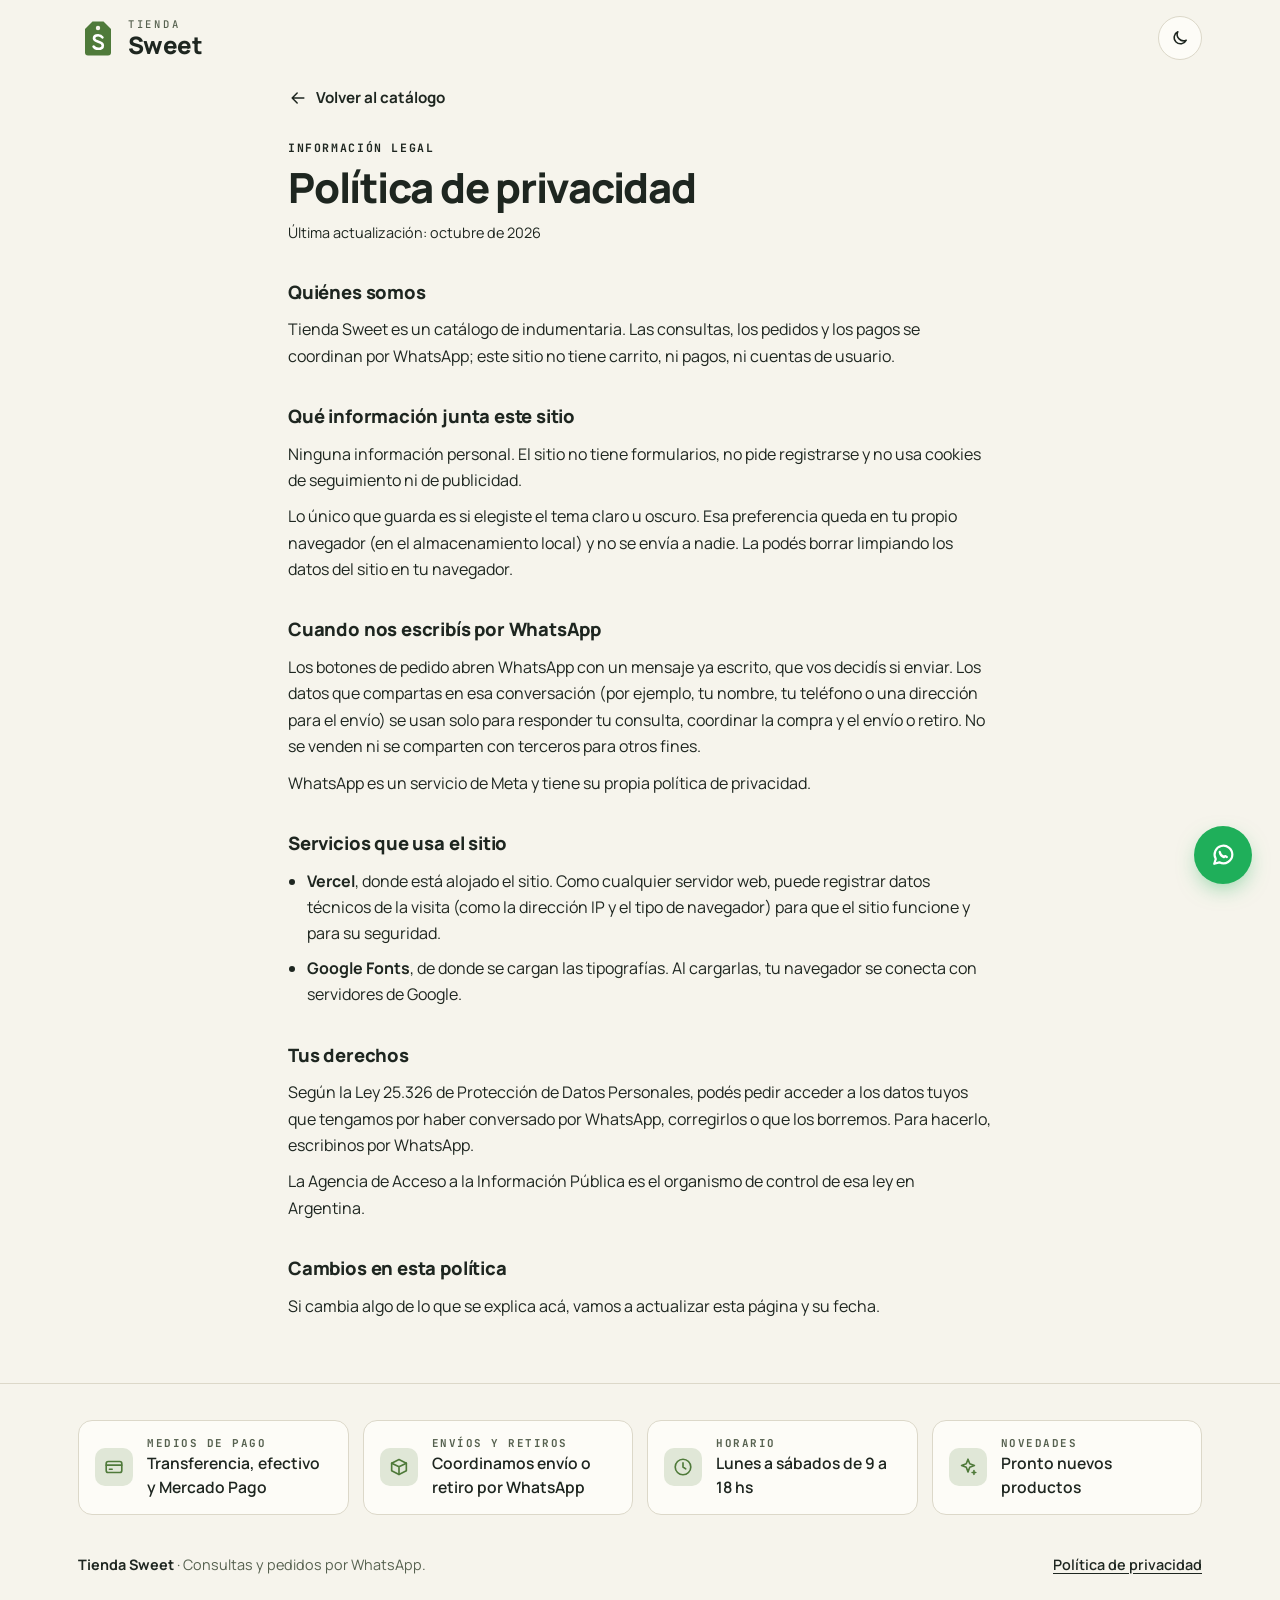
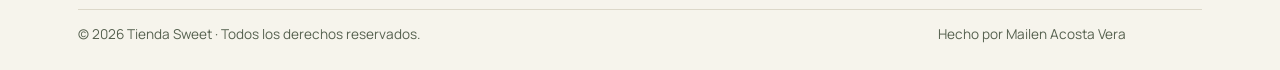
==== politica-de-privacidad.html @ 0bb6577f "Página de política de privacidad, enlazada desde el pie" ====
<!doctype html>
<html lang="es-AR">
<head>
  <meta charset="utf-8">
  <meta name="viewport" content="width=device-width, initial-scale=1, viewport-fit=cover">
  <title>Política de privacidad · Tienda Sweet</title>
  <meta name="description" content="Cómo trata Tienda Sweet la información de quienes visitan el catálogo.">

  <!-- WhatsApp lee estas etiquetas sin ejecutar JavaScript, así que todas las
       fichas comparten la misma vista previa (ver README). -->
  <meta property="og:type" content="website">
  <meta property="og:locale" content="es_AR">
  <meta property="og:site_name" content="Tienda Sweet">
  <meta property="og:title" content="Tienda Sweet">
  <meta property="og:description" content="Catálogo con precios. Elegí lo que te guste y pedilo por WhatsApp.">
  <!-- <meta property="og:image" content="https://TU-DOMINIO/assets/og-tienda-sweet.jpg"> -->

  <meta name="theme-color" content="#F6F4EC">
  <link rel="icon" href="assets/favicon.svg" type="image/svg+xml">

  <script>
    (function () {
      var t = null;
      try { t = localStorage.getItem("tiendasweet-tema"); } catch (e) {}
      if (t !== "light" && t !== "dark") t = window.matchMedia("(prefers-color-scheme: dark)").matches ? "dark" : "light";
      document.documentElement.dataset.theme = t;
    })();
  </script>

  <link rel="preconnect" href="https://fonts.googleapis.com">
  <link rel="preconnect" href="https://fonts.gstatic.com" crossorigin>
  <link rel="stylesheet" href="https://fonts.googleapis.com/css2?family=JetBrains+Mono:wght@500;700&family=Manrope:wght@400;500;600;700;800&display=swap">
  <link rel="stylesheet" href="css/styles.css">

  <script src="js/data.js" defer></script>
  <script src="js/app.js" defer></script>
</head>
<body>
  <a class="saltar" href="#contenido">Saltar al contenido</a>

  <header class="site-header site-header--ficha">
    <div class="wrap header-row">
      <a class="brand" href="index.html" aria-label="Tienda Sweet, ir al catálogo">
        <svg class="brand-mark" viewBox="0 0 40 40" aria-hidden="true" focusable="false">
          <path class="brand-tag" d="M14.5 3.5h11l7.5 7.5v23.5a3 3 0 0 1-3 3h-20a3 3 0 0 1-3-3V11z"/>
          <circle class="brand-hole" cx="20" cy="10" r="2.2"/>
          <path class="brand-s" d="M24.4 19.4c-.9-1.4-2.5-2.2-4.3-2.2-2.4 0-4.1 1.3-4.1 3.1 0 4.4 8.8 2.6 8.8 7.1 0 2-1.8 3.4-4.6 3.4-2 0-3.7-.8-4.6-2.3"/>
        </svg>
        <span class="brand-text">
          <span class="brand-kicker">Tienda</span>
          <span class="brand-name">Sweet</span>
        </span>
      </a>
      <button type="button" class="icon-btn" data-theme-toggle aria-label="Cambiar tema">
        <svg class="icon icono-luna" viewBox="0 0 24 24" aria-hidden="true" focusable="false"><path d="M19.5 14.6A7.6 7.6 0 0 1 9.4 4.5a7.6 7.6 0 1 0 10.1 10.1z"/></svg>
        <svg class="icon icono-sol" viewBox="0 0 24 24" aria-hidden="true" focusable="false"><circle cx="12" cy="12" r="4"/><path d="M12 2.8v2.2M12 19v2.2M2.8 12H5M19 12h2.2M5.5 5.5l1.5 1.5M17 17l1.5 1.5M5.5 18.5L7 17M17 7l1.5-1.5"/></svg>
      </button>
    </div>
  </header>

  <main class="wrap legal" id="contenido">
    <a class="volver" href="index.html">
      <svg class="icon" viewBox="0 0 24 24" aria-hidden="true" focusable="false"><path d="M19 12H5M11 6l-6 6 6 6"/></svg>
      <span>Volver al catálogo</span>
    </a>

    <p class="rotulo legal-rotulo">Información legal</p>
    <h1 class="legal-titulo">Política de privacidad</h1>
    <p class="legal-fecha">Última actualización: octubre de 2026</p>

    <section>
      <h2>Quiénes somos</h2>
      <p>Tienda Sweet es un catálogo de indumentaria. Las consultas, los pedidos y los pagos se coordinan por WhatsApp; este sitio no tiene carrito, ni pagos, ni cuentas de usuario.</p>
    </section>

    <section>
      <h2>Qué información junta este sitio</h2>
      <p>Ninguna información personal. El sitio no tiene formularios, no pide registrarse y no usa cookies de seguimiento ni de publicidad.</p>
      <p>Lo único que guarda es si elegiste el tema claro u oscuro. Esa preferencia queda en tu propio navegador (en el almacenamiento local) y no se envía a nadie. La podés borrar limpiando los datos del sitio en tu navegador.</p>
    </section>

    <section>
      <h2>Cuando nos escribís por WhatsApp</h2>
      <p>Los botones de pedido abren WhatsApp con un mensaje ya escrito, que vos decidís si enviar. Los datos que compartas en esa conversación (por ejemplo, tu nombre, tu teléfono o una dirección para el envío) se usan solo para responder tu consulta, coordinar la compra y el envío o retiro. No se venden ni se comparten con terceros para otros fines.</p>
      <p>WhatsApp es un servicio de Meta y tiene su propia política de privacidad.</p>
    </section>

    <section>
      <h2>Servicios que usa el sitio</h2>
      <ul>
        <li><strong>Vercel</strong>, donde está alojado el sitio. Como cualquier servidor web, puede registrar datos técnicos de la visita (como la dirección IP y el tipo de navegador) para que el sitio funcione y para su seguridad.</li>
        <li><strong>Google Fonts</strong>, de donde se cargan las tipografías. Al cargarlas, tu navegador se conecta con servidores de Google.</li>
      </ul>
    </section>

    <section>
      <h2>Tus derechos</h2>
      <p>Según la Ley 25.326 de Protección de Datos Personales, podés pedir acceder a los datos tuyos que tengamos por haber conversado por WhatsApp, corregirlos o que los borremos. Para hacerlo, escribinos por WhatsApp.</p>
      <p>La Agencia de Acceso a la Información Pública es el organismo de control de esa ley en Argentina.</p>
    </section>

    <section>
      <h2>Cambios en esta política</h2>
      <p>Si cambia algo de lo que se explica acá, vamos a actualizar esta página y su fecha.</p>
    </section>
  </main>

  <footer class="site-footer">
    <div class="wrap">
      <ul class="info">
        <li class="info-item">
          <svg class="icon info-icono" viewBox="0 0 24 24" aria-hidden="true" focusable="false"><rect x="3.5" y="6" width="17" height="12" rx="2.2"/><path d="M3.5 10h17M7 14.5h3"/></svg>
          <div>
            <p class="info-rotulo">Medios de pago</p>
            <p class="info-texto">Transferencia, efectivo y Mercado Pago</p>
          </div>
        </li>
        <li class="info-item">
          <svg class="icon info-icono" viewBox="0 0 24 24" aria-hidden="true" focusable="false"><path d="M4 7.8l8-4 8 4v8.4l-8 4-8-4z"/><path d="M4 7.8l8 4 8-4M12 11.8v8.4"/></svg>
          <div>
            <p class="info-rotulo">Envíos y retiros</p>
            <p class="info-texto">Coordinamos envío o retiro por WhatsApp</p>
          </div>
        </li>
        <li class="info-item">
          <svg class="icon info-icono" viewBox="0 0 24 24" aria-hidden="true" focusable="false"><circle cx="12" cy="12" r="8.5"/><path d="M12 7.5V12l3 2"/></svg>
          <div>
            <p class="info-rotulo">Horario</p>
            <p class="info-texto">Lunes a sábados de 9 a 18 hs</p>
          </div>
        </li>
        <li class="info-item">
          <svg class="icon info-icono" viewBox="0 0 24 24" aria-hidden="true" focusable="false"><path d="M12 3.5l1.9 5 5.1 1.9-5.1 1.9-1.9 5-1.9-5L5 10.4l5.1-1.9z"/><path d="M18.5 16v4M16.5 18h4"/></svg>
          <div>
            <p class="info-rotulo">Novedades</p>
            <p class="info-texto">Pronto nuevos productos</p>
          </div>
        </li>
      </ul>
      <div class="footer-row">
        <p><strong>Tienda Sweet</strong> · Consultas y pedidos por WhatsApp.</p>
        <nav class="footer-links" aria-label="Información legal">
          <a href="politica-de-privacidad.html">Política de privacidad</a>
        </nav>
      </div>
      <div class="firma">
        <p>© <span data-anio>2026</span> Tienda Sweet · Todos los derechos reservados.</p>
        <p>Hecho por Mailen Acosta Vera</p>
      </div>
    </div>
  </footer>
  <div class="flotantes">
    <button type="button" class="flot flot--subir" id="subir" aria-label="Volver arriba">
      <svg class="icon" viewBox="0 0 24 24" aria-hidden="true" focusable="false"><path d="M12 19V5M6 11l6-6 6 6"/></svg>
    </button>
    <a class="flot flot--wa" data-wa-general href="https://wa.me/" target="_blank" rel="noopener" aria-label="Escribime por WhatsApp">
      <svg class="icon" viewBox="0 0 24 24" aria-hidden="true" focusable="false"><path d="M20 11.6a7.6 7.6 0 0 1-11.1 6.7L4.5 19.5l1.3-4.1A7.6 7.6 0 1 1 20 11.6z"/><path d="M9.2 9.4c.3 1.9 1.6 3.6 3.6 4.4l1-.9 1.5.8"/></svg>
    </a>
  </div>
</body>
</html>
---- css/styles.css ----
/* =====================================================================
   Tienda Sweet — estilos compartidos (index.html y producto.html)
   Paleta "Pistacho y coral". Todo el color vive en variables de :root.
   ===================================================================== */

:root,
:root[data-theme="light"] {
  color-scheme: light;
  --bg: #F6F4EC;
  --surface: #FDFCF7;
  --surface-2: #ECE9DD;
  --ink: #1E2620;
  --ink-2: #56614F;          /* texto secundario: 5.9:1 sobre --bg */
  --line: #DCD8C9;
  --accent: #4F7A3A;         /* pistacho */
  --on-accent: #FFFFFF;
  --coral: #B9502F;          /* botón principal: 4.9:1 con blanco */
  --coral-hover: #A4462A;
  --on-coral: #FFFFFF;
  --focus: #B9502F;
  --shadow: 0 1px 2px rgb(30 38 32 / .06), 0 10px 28px -16px rgb(30 38 32 / .28);
  /* cuánto acento de categoría se mezcla en fondos y marcas de agua */
  --mix-suave: 30%;
  --mix-fuerte: 52%;
  --mix-marca: 62%;
}

:root[data-theme="dark"] {
  color-scheme: dark;
  --bg: #151A16;
  --surface: #1C231E;
  --surface-2: #252D27;
  --ink: #ECEFE6;
  --ink-2: #AAB5A2;          /* 8.3:1 sobre --bg */
  --line: #333D35;
  --accent: #9CC27F;
  --on-accent: #142010;
  --coral: #F08A6C;
  --coral-hover: #F6A089;
  --on-coral: #1E0E08;
  --focus: #F08A6C;
  --shadow: 0 1px 2px rgb(0 0 0 / .3), 0 12px 30px -16px rgb(0 0 0 / .6);
  --mix-suave: 24%;
  --mix-fuerte: 38%;
  --mix-marca: 78%;
}

:root {
  --font-sans: "Manrope", ui-sans-serif, system-ui, -apple-system, "Segoe UI", Helvetica, Arial, sans-serif;
  --font-mono: "JetBrains Mono", ui-monospace, SFMono-Regular, Menlo, Consolas, "Liberation Mono", monospace;
  --radius: 14px;
  --gutter: 16px;
  --ease: cubic-bezier(.2, .7, .2, 1);
}

@media (min-width: 768px) {
  :root { --gutter: 28px; }
}

/* Colores derivados del acento de cada categoría (--cat se define en línea). */
.seccion, .card, .chip, .ficha, .ph {
  --cat-suave: color-mix(in oklab, var(--cat, var(--accent)) var(--mix-suave), var(--surface));
  --cat-fuerte: color-mix(in oklab, var(--cat, var(--accent)) var(--mix-fuerte), var(--surface));
  --cat-marca: color-mix(in oklab, var(--cat, var(--accent)) var(--mix-marca), var(--ink));
}

/* ---------- Base ---------- */

*, *::before, *::after { box-sizing: border-box; }

html {
  -webkit-text-size-adjust: 100%;
  text-size-adjust: 100%;
}

body {
  margin: 0;
  min-height: 100vh;
  display: flex;
  flex-direction: column;
  background: var(--bg);
  color: var(--ink);
  font-family: var(--font-sans);
  font-size: 1rem;
  line-height: 1.5;
  -webkit-font-smoothing: antialiased;
  transition: background-color .3s var(--ease), color .3s var(--ease);
}

main { flex: 1; }

img, svg { display: block; max-width: 100%; }
a { color: inherit; }
button, input { font: inherit; color: inherit; }
h1, h2, h3, p { margin: 0; }
[hidden] { display: none !important; }

:focus-visible {
  outline: 2.5px solid var(--focus);
  outline-offset: 3px;
  border-radius: 8px;
}

.sr-only {
  position: absolute;
  width: 1px; height: 1px;
  padding: 0; margin: -1px;
  overflow: hidden;
  clip: rect(0 0 0 0);
  white-space: nowrap;
  border: 0;
}

.saltar {
  position: absolute;
  left: var(--gutter);
  top: -80px;
  z-index: 100;
  padding: 10px 16px;
  border-radius: 999px;
  background: var(--ink);
  color: var(--bg);
  font-weight: 700;
  text-decoration: none;
}
.saltar:focus { top: 12px; }

.wrap {
  width: 100%;
  max-width: 1180px;
  margin-inline: auto;
  padding-inline: var(--gutter);
}

.icon {
  width: 20px;
  height: 20px;
  flex: none;
  fill: none;
  stroke: currentColor;
  stroke-width: 1.8;
  stroke-linecap: round;
  stroke-linejoin: round;
}

.rotulo {
  font-family: var(--font-mono);
  font-size: .72rem;
  font-weight: 700;
  letter-spacing: .14em;
  text-transform: uppercase;
}

/* ---------- Marca ---------- */

.site-header { padding-top: 16px; }

.header-row {
  display: flex;
  align-items: center;
  justify-content: space-between;
  gap: 12px;
}

.brand {
  display: inline-flex;
  align-items: center;
  gap: 10px;
  text-decoration: none;
}

.brand-mark { width: 40px; height: 40px; }
.brand-tag { fill: var(--accent); transition: fill .3s var(--ease); }
.brand-hole { fill: var(--bg); transition: fill .3s var(--ease); }
.brand-s {
  fill: none;
  stroke: var(--on-accent);
  stroke-width: 2.6;
  stroke-linecap: round;
}

.brand-text { display: flex; flex-direction: column; line-height: 1; }
.brand-kicker {
  font-family: var(--font-mono);
  font-size: .66rem;
  font-weight: 500;
  letter-spacing: .26em;
  text-transform: uppercase;
  color: var(--ink-2);
}
.brand-name {
  margin-top: 3px;
  font-size: 1.5rem;
  font-weight: 800;
  letter-spacing: -.025em;
}

.brand:hover .brand-mark { animation: balanceo .7s var(--ease); transform-origin: 50% 10%; }

@keyframes balanceo {
  0%, 100% { transform: rotate(0); }
  30% { transform: rotate(-7deg); }
  65% { transform: rotate(4deg); }
}

.icon-btn {
  display: grid;
  place-items: center;
  width: 44px;
  height: 44px;
  border-radius: 999px;
  border: 1px solid var(--line);
  background: var(--surface);
  cursor: pointer;
  transition: border-color .2s, background-color .3s;
}
.icon-btn:hover { border-color: var(--ink-2); }
.icon-btn .icon { animation: girar .4s var(--ease); }

:root[data-theme="dark"] .icono-luna,
:root:not([data-theme="dark"]) .icono-sol { display: none; }

@keyframes girar {
  from { transform: rotate(-60deg) scale(.6); opacity: 0; }
  to { transform: none; opacity: 1; }
}

/* ---------- Hero ---------- */

.hero {
  display: grid;
  gap: 22px;
  margin-top: 18px;
  padding: 26px 20px 20px;
  border-radius: calc(var(--radius) + 10px);
  background: color-mix(in oklab, var(--accent) 14%, var(--surface));
  overflow: hidden;
}
.hero-kicker {
  font-family: var(--font-mono);
  font-size: .7rem;
  font-weight: 700;
  letter-spacing: .14em;
  text-transform: uppercase;
  color: var(--ink-2);
}
.hero-titulo {
  margin-top: 10px;
  font-size: clamp(2rem, 9vw, 3.4rem);
  font-weight: 800;
  letter-spacing: -.035em;
  line-height: 1.02;
}
.hero-titulo span { color: var(--accent); }
.hero-texto {
  margin-top: 12px;
  max-width: 40ch;
  color: var(--ink-2);
  font-size: 1rem;
  line-height: 1.55;
}
.hero-cta { margin-top: 20px; }
.hero-cta .icon { transition: transform .25s var(--ease); }
.hero-cta:hover .icon { transform: translateY(2px); }

.hero-mosaico {
  display: grid;
  grid-template-columns: repeat(4, minmax(0, 1fr));
  gap: 8px;
}
.hero-foto {
  display: block;
  aspect-ratio: 3 / 4;
  overflow: hidden;
  border-radius: var(--radius);
  background: #fff;
  box-shadow: var(--shadow);
  animation: aparecer .6s var(--ease) both;
  animation-delay: calc(var(--i, 0) * 80ms + 120ms);
}
.hero-foto img { width: 100%; height: 100%; object-fit: cover; transition: transform .5s var(--ease); }
.hero-foto:hover img { transform: scale(1.04); }

@media (min-width: 768px) {
  .hero {
    grid-template-columns: minmax(0, 1fr) minmax(0, 1.05fr);
    align-items: center;
    gap: 36px;
    margin-top: 24px;
    padding: 44px 44px;
  }
  .hero-mosaico { grid-template-columns: repeat(2, minmax(0, 1fr)); gap: 12px; }
  /* escalonado: la columna derecha baja un poco */
  .hero-foto:nth-child(even) { translate: 0 22px; }
  .hero-foto:nth-child(n+3) { margin-top: -10px; }
}
@media (min-width: 1100px) {
  .hero-mosaico { grid-template-columns: repeat(4, minmax(0, 1fr)); }
  .hero-foto:nth-child(n+3) { margin-top: 0; }
}

/* El buscador vive dentro del hero, debajo del botón */
.hero-buscador { margin-top: 18px; max-width: 460px; }
.hero { margin-bottom: 14px; }

/* ---------- Buscador y chips ---------- */

#centinela { height: 1px; }

.controles {
  position: sticky;
  top: 0;
  z-index: 20;
  background: var(--bg);
  border-bottom: 1px solid transparent;
  transition: border-color .2s, background-color .3s var(--ease);
}
.controles.pegado { border-bottom-color: var(--line); }

/* La barra fija lleva solo las categorías; la lupa aparece cuando el
   buscador ya quedó fuera de la pantalla. */
.controles-inner {
  display: flex;
  align-items: center;
  gap: 10px;
  padding-block: 10px;
}

.ir-buscar {
  display: none;
  flex: none;
  place-items: center;
  width: 40px;
  height: 40px;
  border: 1px solid var(--line);
  border-radius: 999px;
  background: var(--surface);
  cursor: pointer;
  transition: border-color .2s;
}
.ir-buscar:hover { border-color: var(--ink-2); }
.ir-buscar:focus-visible { border-radius: 999px; }
.controles.pegado .ir-buscar { display: grid; animation: girar .3s var(--ease); }

.buscador { position: relative; }

.buscador input {
  width: 100%;
  height: 52px;
  padding: 0 48px 0 46px;
  border-radius: 999px;
  border: 1px solid var(--line);
  background: var(--surface);
  font-size: 1rem; /* 16px: evita el zoom automático en iPhone */
  transition: border-color .2s, background-color .3s;
  -webkit-appearance: none;
  appearance: none;
}
.buscador input::placeholder { color: var(--ink-2); opacity: 1; }
.buscador input:hover { border-color: var(--ink-2); }
.buscador input:focus-visible { outline-offset: 1px; border-color: var(--ink); }
.buscador input::-webkit-search-cancel-button { -webkit-appearance: none; appearance: none; }

.buscador-icono {
  position: absolute;
  left: 15px;
  top: 50%;
  translate: 0 -50%;
  color: var(--ink-2);
  pointer-events: none;
}

.buscador-limpiar {
  position: absolute;
  right: 5px;
  top: 50%;
  translate: 0 -50%;
  display: none;
  place-items: center;
  width: 36px;
  height: 36px;
  border: 0;
  border-radius: 999px;
  background: var(--surface-2);
  cursor: pointer;
}
.buscador-limpiar .icon { width: 18px; height: 18px; }
.buscador.tiene-texto .buscador-limpiar { display: grid; }

.atajo {
  position: absolute;
  right: 14px;
  top: 50%;
  translate: 0 -50%;
  display: none;
  place-items: center;
  min-width: 24px;
  height: 24px;
  border: 1px solid var(--line);
  border-radius: 6px;
  font-family: var(--font-mono);
  font-size: .78rem;
  color: var(--ink-2);
}
@media (hover: hover) and (pointer: fine) {
  .atajo { display: grid; }
  .buscador.tiene-texto .atajo,
  .buscador:focus-within .atajo { display: none; }
}

.chips {
  flex: 1;
  min-width: 0;
  display: flex;
  gap: 8px;
  overflow-x: auto;
  margin-right: calc(var(--gutter) * -1);
  padding: 4px var(--gutter) 4px 2px;
  scroll-padding-inline: var(--gutter);
  scrollbar-width: none;
  -webkit-overflow-scrolling: touch;
  /* se desvanece a la derecha para indicar que se puede deslizar */
  -webkit-mask-image: linear-gradient(to right, #000 calc(100% - 28px), transparent);
  mask-image: linear-gradient(to right, #000 calc(100% - 28px), transparent);
}
.chips::-webkit-scrollbar { display: none; }

.chip {
  flex: none;
  display: inline-flex;
  align-items: center;
  gap: 8px;
  height: 38px;
  padding: 0 15px;
  border-radius: 999px;
  border: 1px solid var(--line);
  background: var(--surface);
  font-size: .9rem;
  font-weight: 600;
  white-space: nowrap;
  text-decoration: none;
  transition: background-color .2s, border-color .2s, color .2s;
}
.chip:hover { border-color: var(--ink-2); }
.chip:focus-visible { outline-offset: 2px; border-radius: 999px; }
.chip[aria-current="true"] {
  background: var(--ink);
  border-color: var(--ink);
  color: var(--bg);
}

.chip-dot {
  width: 9px;
  height: 9px;
  border-radius: 50%;
  background: var(--cat);
  flex: none;
}

.chip-n {
  font-family: var(--font-mono);
  font-size: .75rem;
  font-weight: 500;
  opacity: .75;
}

/* En escritorio: una sola fila, chips más compactos. */
@media (min-width: 768px) {
  .controles-inner { padding-block: 12px; }
  .chips { gap: 6px; margin-right: 0; padding-right: 2px; }
  .chip { height: 36px; padding: 0 12px; gap: 7px; font-size: .86rem; }
}
@media (min-width: 1100px) {
  /* entran todas en una fila: sin degradé de "hay más" */
  .chips { -webkit-mask-image: none; mask-image: none; gap: 5px; }
  .chip { padding: 0 11px; gap: 6px; font-size: .84rem; }
}

/* ---------- Secciones del catálogo ---------- */

.catalogo { padding-block: 4px 56px; }
#secciones:focus { outline: none; }

.seccion {
  padding-top: 34px;
  scroll-margin-top: 80px;
}

.seccion-head {
  display: flex;
  align-items: center;
  gap: 12px;
  margin-bottom: 16px;
  padding-bottom: 12px;
  border-bottom: 2px solid var(--cat-fuerte);
}

.seccion-num {
  display: grid;
  place-items: center;
  min-width: 34px;
  height: 26px;
  padding-inline: 6px;
  border-radius: 7px;
  background: var(--cat-fuerte);
  color: var(--ink);
  font-family: var(--font-mono);
  font-size: .78rem;
  font-weight: 700;
}

.seccion-titulo {
  font-size: .9rem;
  font-weight: 800;
  letter-spacing: .14em;
  text-transform: uppercase;
}

.seccion-cant {
  margin-left: auto;
  color: var(--ink-2);
  font-family: var(--font-mono);
  font-size: .75rem;
  white-space: nowrap;
}

.grilla {
  display: grid;
  grid-template-columns: repeat(2, minmax(0, 1fr));
  grid-auto-flow: dense;
  gap: 22px 12px;
}

@media (min-width: 640px) {
  .grilla { grid-template-columns: repeat(3, minmax(0, 1fr)); gap: 30px 18px; }
}
@media (min-width: 1000px) {
  .grilla { grid-template-columns: repeat(4, minmax(0, 1fr)); gap: 34px 22px; }
}

/* ---------- Tarjeta ---------- */

.card {
  display: flex;
  flex-direction: column;
  gap: 10px;
  border-radius: var(--radius);
  text-decoration: none;
  animation: aparecer .5s var(--ease) both;
  animation-delay: calc(min(var(--i, 0), 10) * 40ms);
}
.card:focus-visible { outline-offset: 4px; border-radius: var(--radius); }

@keyframes aparecer {
  from { opacity: 0; transform: translateY(10px); }
  to { opacity: 1; transform: none; }
}

.media {
  position: relative;
  aspect-ratio: 3 / 4;
  overflow: hidden;
  border-radius: var(--radius);
  background: var(--cat-suave, var(--surface-2));
  container-type: inline-size;
}
.media img {
  width: 100%;
  height: 100%;
  object-fit: cover;
  transition: transform .6s var(--ease);
}
.card:hover .media img { transform: scale(1.035); }

.card-body {
  display: flex;
  flex-direction: column;
  align-items: flex-start;
  gap: 3px;
  padding-inline: 2px;
}

.card-name {
  font-size: 1rem;
  font-weight: 700;
  line-height: 1.25;
  text-wrap: balance;
}

.card-price {
  font-family: var(--font-mono);
  font-size: 1.02rem;
  font-weight: 700;
  letter-spacing: -.01em;
}

/* "Consultar precio": misma tipografía, más chica para que entre en una línea */
.card-price.sin-precio {
  font-size: .8rem;
  letter-spacing: .02em;
  color: var(--ink-2);
}
.card--destacado .card-price.sin-precio { font-size: .95rem; }

.card-nota {
  margin-top: 4px;
  padding: 2px 9px;
  border-radius: 999px;
  background: var(--surface-2);
  color: var(--ink);
  font-size: .76rem;
  font-weight: 600;
}

.card-cat {
  color: var(--ink-2);
  font-family: var(--font-mono);
  font-size: .66rem;
  font-weight: 700;
  letter-spacing: .14em;
  text-transform: uppercase;
}

/* Destacado: ocupa dos columnas, foto + texto lado a lado. */
.card--destacado {
  grid-column: span 2;
  display: grid;
  grid-template-columns: minmax(0, 1fr) minmax(0, 1fr);
  gap: 16px;
  padding: 10px;
  border-radius: calc(var(--radius) + 6px);
  background: var(--cat-suave);
}
.card--destacado .media { --cat-suave: var(--cat-fuerte); }
.card--destacado .card-body {
  justify-content: center;
  padding: 8px 8px 8px 0;
}
.card--destacado .card-name {
  font-size: clamp(1.25rem, 5vw, 1.6rem);
  font-weight: 800;
  letter-spacing: -.02em;
  line-height: 1.12;
}
.card--destacado .card-price { margin-top: 4px; font-size: clamp(1.15rem, 4.4vw, 1.4rem); }

.card-flag {
  display: inline-flex;
  align-items: center;
  gap: 7px;
  margin-bottom: 8px;
  font-family: var(--font-mono);
  font-size: .66rem;
  font-weight: 700;
  letter-spacing: .14em;
  text-transform: uppercase;
}
.card-flag::before {
  content: "";
  width: 8px;
  height: 8px;
  border-radius: 50%;
  background: var(--accent);
}

/* Botón visible en cada tarjeta: deja claro que se puede tocar. */
.card-cta {
  display: inline-flex;
  align-items: center;
  gap: 6px;
  margin-top: 10px;
  padding: 7px 12px 7px 14px;
  border-radius: 999px;
  border: 1.5px solid var(--ink);
  font-size: .82rem;
  font-weight: 700;
  transition: background-color .2s, color .2s;
}
.card-cta .icon { width: 15px; height: 15px; transition: transform .25s var(--ease); }
.card:hover .card-cta { background: var(--ink); color: var(--bg); }
.card:hover .card-cta .icon { transform: translateX(3px); }
.card--destacado .card-cta {
  margin-top: 16px;
  padding: 9px 16px 9px 18px;
  background: var(--ink);
  color: var(--bg);
  font-size: .9rem;
}

/* La tarjeta entera se levanta al pasar el mouse */
.card { transition: translate .25s var(--ease), scale .15s var(--ease); }
.card .media { transition: box-shadow .25s var(--ease); }
@media (hover: hover) {
  .card:hover { translate: 0 -3px; }
  .card:hover .media { box-shadow: var(--shadow); }
}
.card:active { scale: .985; }

/* ---------- Estado "sin foto" ---------- */

.ph {
  position: absolute;
  inset: 0;
  display: grid;
  place-items: center;
  background: var(--cat-suave);
  overflow: hidden;
}
.card--destacado .ph,
.media--grande .ph { background: var(--cat-fuerte); }

/* costura: un pespunte interior, como el borde de una etiqueta */
.ph::before {
  content: "";
  position: absolute;
  inset: 8px;
  border: 1.5px dashed var(--cat-marca);
  border-radius: calc(var(--radius) - 6px);
  opacity: .4;
}

/* el ojal de la etiqueta */
.ph::after {
  content: "";
  position: absolute;
  top: 9%;
  left: 50%;
  width: 11px;
  height: 11px;
  translate: -50% 0;
  border-radius: 50%;
  border: 1.5px solid var(--cat-marca);
  opacity: .7;
}

.ph-inicial {
  font-size: 46cqi;
  font-weight: 800;
  line-height: 1;
  letter-spacing: -.05em;
  color: var(--cat-marca);
  opacity: .9;
  translate: 0 -3%;
}

.ph-rotulo {
  position: absolute;
  left: 0;
  right: 0;
  bottom: 9%;
  text-align: center;
  color: var(--ink);
  font-family: var(--font-mono);
  font-size: clamp(.56rem, 6.2cqi, .78rem);
  font-weight: 700;
  letter-spacing: .14em;
  text-transform: uppercase;
}

/* ---------- Estado vacío del buscador ---------- */

.vacio {
  display: flex;
  flex-direction: column;
  align-items: center;
  max-width: 440px;
  margin: 40px auto 0;
  padding: 36px 20px;
  border: 1.5px dashed var(--line);
  border-radius: calc(var(--radius) + 6px);
  text-align: center;
  animation: aparecer .4s var(--ease) both;
}
.vacio-icono {
  width: 44px;
  height: 44px;
  fill: none;
  stroke: var(--accent);
  stroke-width: 1.8;
  stroke-linecap: round;
}
.vacio-titulo { margin-top: 14px; font-size: 1.2rem; font-weight: 800; letter-spacing: -.01em; }
.vacio-texto { margin-top: 6px; color: var(--ink-2); }
.vacio-acciones {
  display: flex;
  flex-wrap: wrap;
  justify-content: center;
  gap: 8px;
  margin-top: 20px;
}

/* ---------- Botones ---------- */

.btn {
  display: inline-flex;
  align-items: center;
  justify-content: center;
  gap: 8px;
  min-height: 48px;
  padding: 0 20px;
  border: 1.5px solid transparent;
  border-radius: 999px;
  font-size: .98rem;
  font-weight: 700;
  line-height: 1.15;
  text-align: center;
  text-decoration: none;
  cursor: pointer;
  transition: background-color .2s, border-color .2s, color .2s, transform .15s var(--ease);
}
.btn:active { transform: scale(.97); }
.btn:focus-visible { border-radius: 999px; }

.btn--primario { background: var(--coral); color: var(--on-coral); }
.btn--primario:hover { background: var(--coral-hover); }

.btn--secundario { background: var(--surface); border-color: var(--ink); color: var(--ink); }
.btn--secundario:hover { background: var(--surface-2); }

.btn--texto {
  background: none;
  text-decoration: underline;
  text-underline-offset: 3px;
}

/* ---------- Ficha de producto ---------- */

.site-header--ficha { padding-bottom: 4px; }

.ficha-main { padding-block: 12px 56px; }
#ficha:focus { outline: none; }

.volver {
  display: inline-flex;
  align-items: center;
  gap: 8px;
  min-height: 44px;
  margin-bottom: 8px;
  padding-right: 8px;
  font-weight: 700;
  font-size: .95rem;
  text-decoration: none;
}
.volver .icon { transition: transform .25s var(--ease); }
.volver:hover .icon { transform: translateX(-3px); }

.ficha {
  display: grid;
  /* minmax(0, …): muchas miniaturas no deben ensanchar la página */
  grid-template-columns: minmax(0, 1fr);
  gap: 22px;
  /* solo opacidad: un transform acá rompería la barra fija de botones */
  animation: fundido .5s var(--ease) both;
}

@keyframes fundido {
  from { opacity: 0; }
  to { opacity: 1; }
}

.media--grande { border-radius: calc(var(--radius) + 4px); }

.miniaturas {
  display: flex;
  gap: 8px;
  margin-top: 10px;
  overflow-x: auto;
  padding: 3px;
}
.mini {
  flex: none;
  width: 64px;
  aspect-ratio: 3 / 4;
  padding: 0;
  overflow: hidden;
  border: 2px solid transparent;
  border-radius: 10px;
  background: var(--surface-2);
  cursor: pointer;
  opacity: .7;
  transition: opacity .2s, border-color .2s;
}
.mini img { width: 100%; height: 100%; object-fit: cover; }
.mini:hover { opacity: 1; }
.mini[aria-current="true"] { opacity: 1; border-color: var(--ink); }

.ficha-info { display: flex; flex-direction: column; align-items: flex-start; }

.ficha-cat {
  display: inline-flex;
  align-items: center;
  gap: 8px;
  min-height: 32px;
  font-family: var(--font-mono);
  font-size: .72rem;
  font-weight: 700;
  letter-spacing: .14em;
  text-transform: uppercase;
  text-decoration: none;
}
.ficha-cat:hover { text-decoration: underline; text-underline-offset: 3px; }

.ficha-nombre {
  margin-top: 6px;
  font-size: clamp(1.8rem, 7.5vw, 2.6rem);
  font-weight: 800;
  letter-spacing: -.03em;
  line-height: 1.08;
  text-wrap: balance;
}

.ficha-precio {
  margin-top: 12px;
  font-family: var(--font-mono);
  font-size: clamp(1.9rem, 8vw, 2.5rem);
  font-weight: 700;
  letter-spacing: -.03em;
  line-height: 1;
}

.ficha-precio.sin-precio {
  font-size: clamp(1.3rem, 5.4vw, 1.6rem);
  letter-spacing: -.01em;
}

.ficha-nota {
  margin-top: 14px;
  padding: 4px 12px;
  border-radius: 999px;
  background: var(--surface-2);
  font-size: .88rem;
  font-weight: 700;
}

.talles {
  display: flex;
  align-items: center;
  gap: 14px;
  align-self: stretch;
  margin-top: 22px;
  padding: 16px 18px;
  border-radius: var(--radius);
  background: var(--cat-suave);
}
.talles-icono {
  width: 34px;
  height: 34px;
  padding: 6px;
  border-radius: 10px;
  background: var(--surface);
}
.talles-rotulo {
  font-family: var(--font-mono);
  font-size: .7rem;
  font-weight: 700;
  letter-spacing: .14em;
  text-transform: uppercase;
}
.talles-texto { margin-top: 2px; font-size: 1.02rem; font-weight: 600; }

.acciones-ayuda {
  margin-top: 12px;
  color: var(--ink-2);
  font-size: .85rem;
}

/* En el celular, los botones de WhatsApp quedan fijos abajo. */
.acciones {
  position: fixed;
  left: 0;
  right: 0;
  bottom: 0;
  z-index: 30;
  display: grid;
  grid-template-columns: 1fr;
  gap: 10px;
  padding: 12px var(--gutter) calc(12px + env(safe-area-inset-bottom));
  background: var(--bg);
  border-top: 1px solid var(--line);
  animation: subir .45s var(--ease) both .15s;
}
.acciones .btn { min-height: 52px; padding-inline: 12px; font-size: .92rem; }
.acciones-ayuda { display: none; }
.con-acciones .site-footer { padding-bottom: 96px; }

@keyframes subir {
  from { transform: translateY(100%); }
  to { transform: none; }
}

.btn--wa { min-width: 240px; }

@media (min-width: 860px) {
  .ficha {
    grid-template-columns: minmax(0, 1.05fr) minmax(0, 1fr);
    gap: 48px;
    align-items: start;
  }
  .ficha-info { position: sticky; top: 24px; padding-top: 12px; }
  /* la foto entra entera en la pantalla sin perder el 3:4 */
  .galeria { width: min(100%, calc((100vh - 170px) * 3 / 4)); justify-self: end; }
  .acciones {
    position: static;
    display: flex;
    flex-wrap: wrap;
    gap: 10px;
    margin-top: 22px;
    padding: 0;
    background: none;
    border: 0;
    animation: none;
  }
  .acciones .btn { min-height: 50px; padding-inline: 22px; font-size: .98rem; }
  .acciones-ayuda { display: block; }
  .con-acciones .site-footer { padding-bottom: 0; }
}

.relacionados { margin-top: 56px; }
.relacionados-titulo {
  margin-bottom: 16px;
  padding-bottom: 12px;
  border-bottom: 1px solid var(--line);
  font-size: .8rem;
}
@media (min-width: 640px) {
  .relacionados .grilla { grid-template-columns: repeat(4, minmax(0, 1fr)); }
}

/* ---------- Error en la ficha ---------- */

.error-estado {
  display: flex;
  flex-direction: column;
  align-items: center;
  max-width: 460px;
  margin: 24px auto 0;
  padding: 40px 22px;
  border: 1.5px dashed var(--line);
  border-radius: calc(var(--radius) + 6px);
  text-align: center;
  animation: aparecer .5s var(--ease) both;
}
.error-marca { width: 72px; height: 72px; margin-bottom: 18px; animation: balanceo 1.2s var(--ease) .3s; transform-origin: 50% 10%; }
.error-signo { fill: none; stroke: var(--on-accent); stroke-width: 2.4; stroke-linecap: round; stroke-linejoin: round; }
.error-estado .rotulo { color: var(--ink-2); }
.error-titulo {
  margin-top: 8px;
  font-size: clamp(1.4rem, 5.6vw, 1.8rem);
  font-weight: 800;
  letter-spacing: -.02em;
  line-height: 1.15;
  text-wrap: balance;
}
.error-texto { margin: 10px 0 24px; color: var(--ink-2); }

/* ---------- Pie ---------- */

.site-footer {
  border-top: 1px solid var(--line);
  color: var(--ink-2);
  font-size: .9rem;
}
.footer-row {
  display: flex;
  flex-wrap: wrap;
  align-items: center;
  justify-content: space-between;
  gap: 10px 20px;
  padding-block: 22px;
}
.site-footer strong { color: var(--ink); }

.info {
  display: grid;
  gap: 10px;
  margin: 0;
  padding: 28px 0 6px;
  list-style: none;
}
.info-item {
  display: flex;
  align-items: center;
  gap: 14px;
  padding: 14px 16px;
  border-radius: var(--radius);
  background: var(--surface);
  border: 1px solid var(--line);
}
.info-icono {
  width: 38px;
  height: 38px;
  padding: 8px;
  border-radius: 10px;
  background: color-mix(in oklab, var(--accent) 16%, var(--surface));
  color: var(--accent);
}
.info-rotulo {
  font-family: var(--font-mono);
  font-size: .68rem;
  font-weight: 700;
  letter-spacing: .14em;
  text-transform: uppercase;
  color: var(--ink-2);
}
.info-texto {
  margin-top: 1px;
  color: var(--ink);
  font-size: .98rem;
  font-weight: 600;
}
@media (min-width: 768px) {
  .info { grid-template-columns: repeat(2, minmax(0, 1fr)); gap: 14px; padding-top: 36px; }
}
@media (min-width: 1100px) {
  .info { grid-template-columns: repeat(4, minmax(0, 1fr)); }
}

.firma {
  display: flex;
  flex-wrap: wrap;
  justify-content: space-between;
  gap: 4px 20px;
  /* deja lugar para los botones flotantes */
  padding: 14px 76px 26px 0;
  border-top: 1px solid var(--line);
  color: var(--ink-2);
  font-size: .85rem;
}

.footer-links { display: flex; flex-wrap: wrap; gap: 4px 18px; }
.footer-links a {
  display: inline-flex;
  align-items: center;
  min-height: 44px;
  color: var(--ink);
  font-weight: 600;
  text-underline-offset: 3px;
}

/* ---------- Páginas legales ---------- */

.legal { max-width: 760px; padding-block: 12px 64px; }
.legal-rotulo { margin-top: 18px; color: var(--ink-2); }
.legal-titulo {
  margin-top: 8px;
  font-size: clamp(1.9rem, 7vw, 2.6rem);
  font-weight: 800;
  letter-spacing: -.03em;
  line-height: 1.1;
}
.legal-fecha { margin-top: 8px; color: var(--ink-2); font-size: .9rem; }
.legal section { margin-top: 34px; }
.legal h2 { font-size: 1.15rem; font-weight: 800; letter-spacing: -.01em; }
.legal p, .legal li { color: var(--ink); line-height: 1.65; }
.legal p { margin-top: 10px; }
.legal ul { margin: 10px 0 0; padding-left: 1.2em; }
.legal li + li { margin-top: 8px; }

/* ---------- Botones flotantes ---------- */

.flotantes {
  position: fixed;
  right: var(--gutter);
  bottom: calc(16px + env(safe-area-inset-bottom));
  z-index: 40;
  display: flex;
  flex-direction: column;
  align-items: center;
  gap: 10px;
  pointer-events: none;
}
.flot {
  display: grid;
  place-items: center;
  border: 0;
  border-radius: 999px;
  cursor: pointer;
  pointer-events: auto;
  transition: transform .2s var(--ease), opacity .25s var(--ease), box-shadow .2s;
}
.flot:focus-visible { border-radius: 999px; }
.flot--wa {
  width: 58px;
  height: 58px;
  background: #1FAF5A;   /* verde WhatsApp, con contraste para el ícono blanco */
  color: #fff;
  box-shadow: 0 8px 22px -6px rgb(31 175 90 / .55);
  animation: aparecer .5s var(--ease) both .4s;
}
.flot--wa .icon { width: 28px; height: 28px; stroke-width: 1.9; }
.flot--wa:hover { transform: scale(1.06); }
.flot--subir {
  width: 44px;
  height: 44px;
  background: var(--surface);
  color: var(--ink);
  border: 1px solid var(--line);
  box-shadow: var(--shadow);
  opacity: 0;
  transform: translateY(12px);
  visibility: hidden;
}
.flot--subir.visible { opacity: 1; transform: none; visibility: visible; }
.flot--subir:hover { border-color: var(--ink-2); }

/* En la ficha (celular) el botón de pedido ya es de WhatsApp: el flotante se
   corre arriba de la barra y queda solo el de "subir". */
.con-acciones .flotantes { bottom: calc(92px + env(safe-area-inset-bottom)); }
.con-acciones .flot--wa { display: none; }
@media (min-width: 860px) {
  .con-acciones .flotantes { bottom: calc(16px + env(safe-area-inset-bottom)); }
  .con-acciones .flot--wa { display: grid; }
}
/* ---------- Movimiento reducido ---------- */

@media (prefers-reduced-motion: reduce) {
  *, *::before, *::after {
    animation-duration: .01ms !important;
    animation-delay: 0ms !important;
    animation-iteration-count: 1 !important;
    transition-duration: .01ms !important;
    scroll-behavior: auto !important;
  }
}
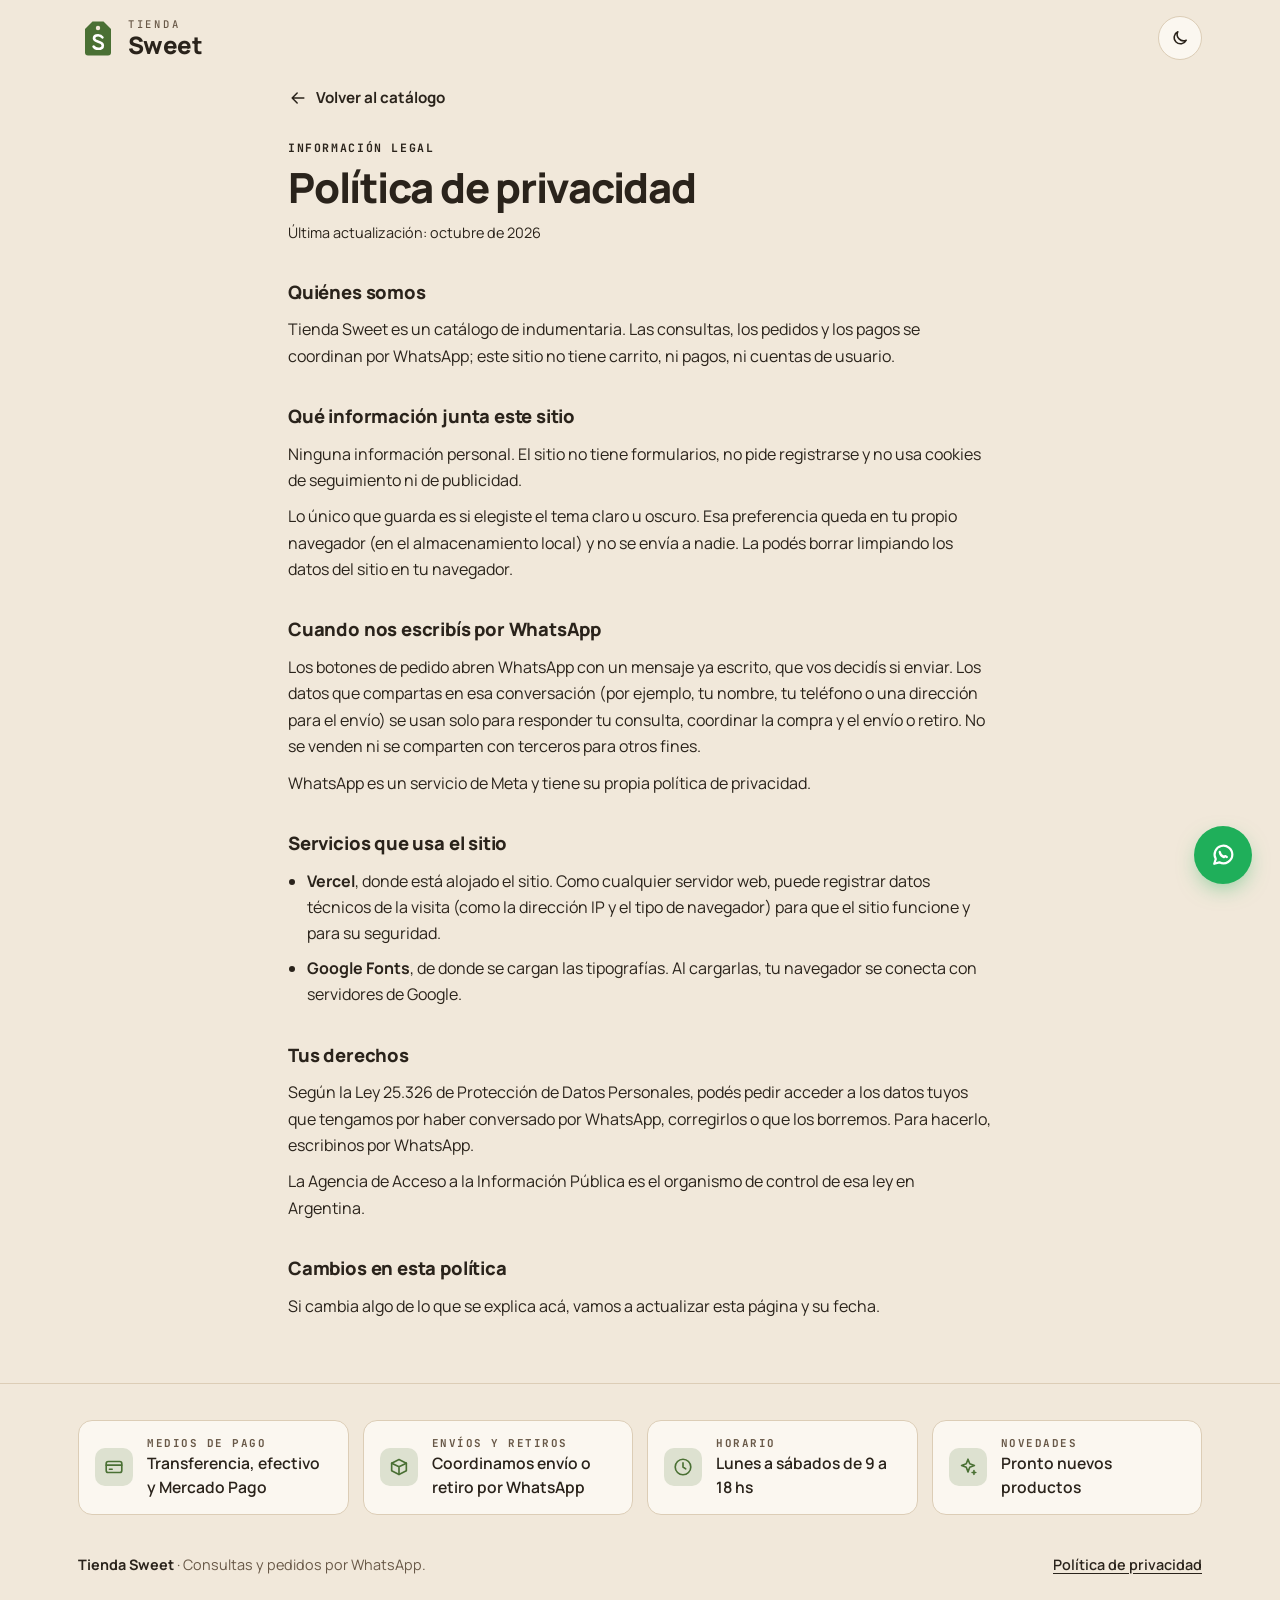
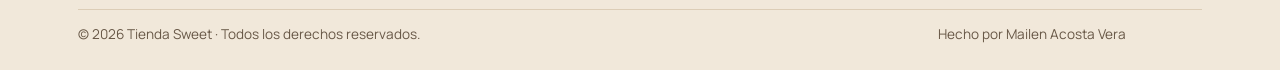
==== commit fbff4ba8: "Paleta beige en toda la página (tema claro y oscuro)" ====
--- a/politica-de-privacidad.html
+++ b/politica-de-privacidad.html
@@ -15,7 +15,7 @@
   <meta property="og:description" content="Catálogo con precios. Elegí lo que te guste y pedilo por WhatsApp.">
   <!-- <meta property="og:image" content="https://TU-DOMINIO/assets/og-tienda-sweet.jpg"> -->
 
-  <meta name="theme-color" content="#F6F4EC">
+  <meta name="theme-color" content="#F1E8DA">
   <link rel="icon" href="assets/favicon.svg" type="image/svg+xml">
 
   <script>
--- a/css/styles.css
+++ b/css/styles.css
@@ -1,24 +1,24 @@
 /* =====================================================================
    Tienda Sweet — estilos compartidos (index.html y producto.html)
-   Paleta "Pistacho y coral". Todo el color vive en variables de :root.
+   Paleta beige con acentos pistacho y coral. Todo el color vive en variables de :root.
    ===================================================================== */
 
 :root,
 :root[data-theme="light"] {
   color-scheme: light;
-  --bg: #F6F4EC;
-  --surface: #FDFCF7;
-  --surface-2: #ECE9DD;
-  --ink: #1E2620;
-  --ink-2: #56614F;          /* texto secundario: 5.9:1 sobre --bg */
-  --line: #DCD8C9;
-  --accent: #4F7A3A;         /* pistacho */
+  --bg: #F1E8DA;
+  --surface: #FBF7F0;
+  --surface-2: #E6DAC6;
+  --ink: #2A231B;
+  --ink-2: #685847;          /* texto secundario: 5.6:1 sobre --bg */
+  --line: #DCCDB6;
+  --accent: #4A7034;         /* pistacho */
   --on-accent: #FFFFFF;
-  --coral: #B9502F;          /* botón principal: 4.9:1 con blanco */
-  --coral-hover: #A4462A;
+  --coral: #B04A2B;          /* botón principal: 5.4:1 con blanco */
+  --coral-hover: #9A3F24;
   --on-coral: #FFFFFF;
-  --focus: #B9502F;
-  --shadow: 0 1px 2px rgb(30 38 32 / .06), 0 10px 28px -16px rgb(30 38 32 / .28);
+  --focus: #B04A2B;
+  --shadow: 0 1px 2px rgb(42 35 27 / .06), 0 10px 28px -16px rgb(42 35 27 / .28);
   /* cuánto acento de categoría se mezcla en fondos y marcas de agua */
   --mix-suave: 30%;
   --mix-fuerte: 52%;
@@ -27,14 +27,14 @@
 
 :root[data-theme="dark"] {
   color-scheme: dark;
-  --bg: #151A16;
-  --surface: #1C231E;
-  --surface-2: #252D27;
-  --ink: #ECEFE6;
-  --ink-2: #AAB5A2;          /* 8.3:1 sobre --bg */
-  --line: #333D35;
-  --accent: #9CC27F;
-  --on-accent: #142010;
+  --bg: #1B1713;
+  --surface: #242019;
+  --surface-2: #2E2820;
+  --ink: #F1E9DC;
+  --ink-2: #BFB09C;          /* 8.4:1 sobre --bg */
+  --line: #3A3329;
+  --accent: #A9C98E;
+  --on-accent: #18220F;
   --coral: #F08A6C;
   --coral-hover: #F6A089;
   --on-coral: #1E0E08;
@@ -233,7 +233,7 @@
   margin-top: 18px;
   padding: 26px 20px 20px;
   border-radius: calc(var(--radius) + 10px);
-  background: color-mix(in oklab, var(--accent) 14%, var(--surface));
+  background: var(--surface-2);
   overflow: hidden;
 }
 .hero-kicker {
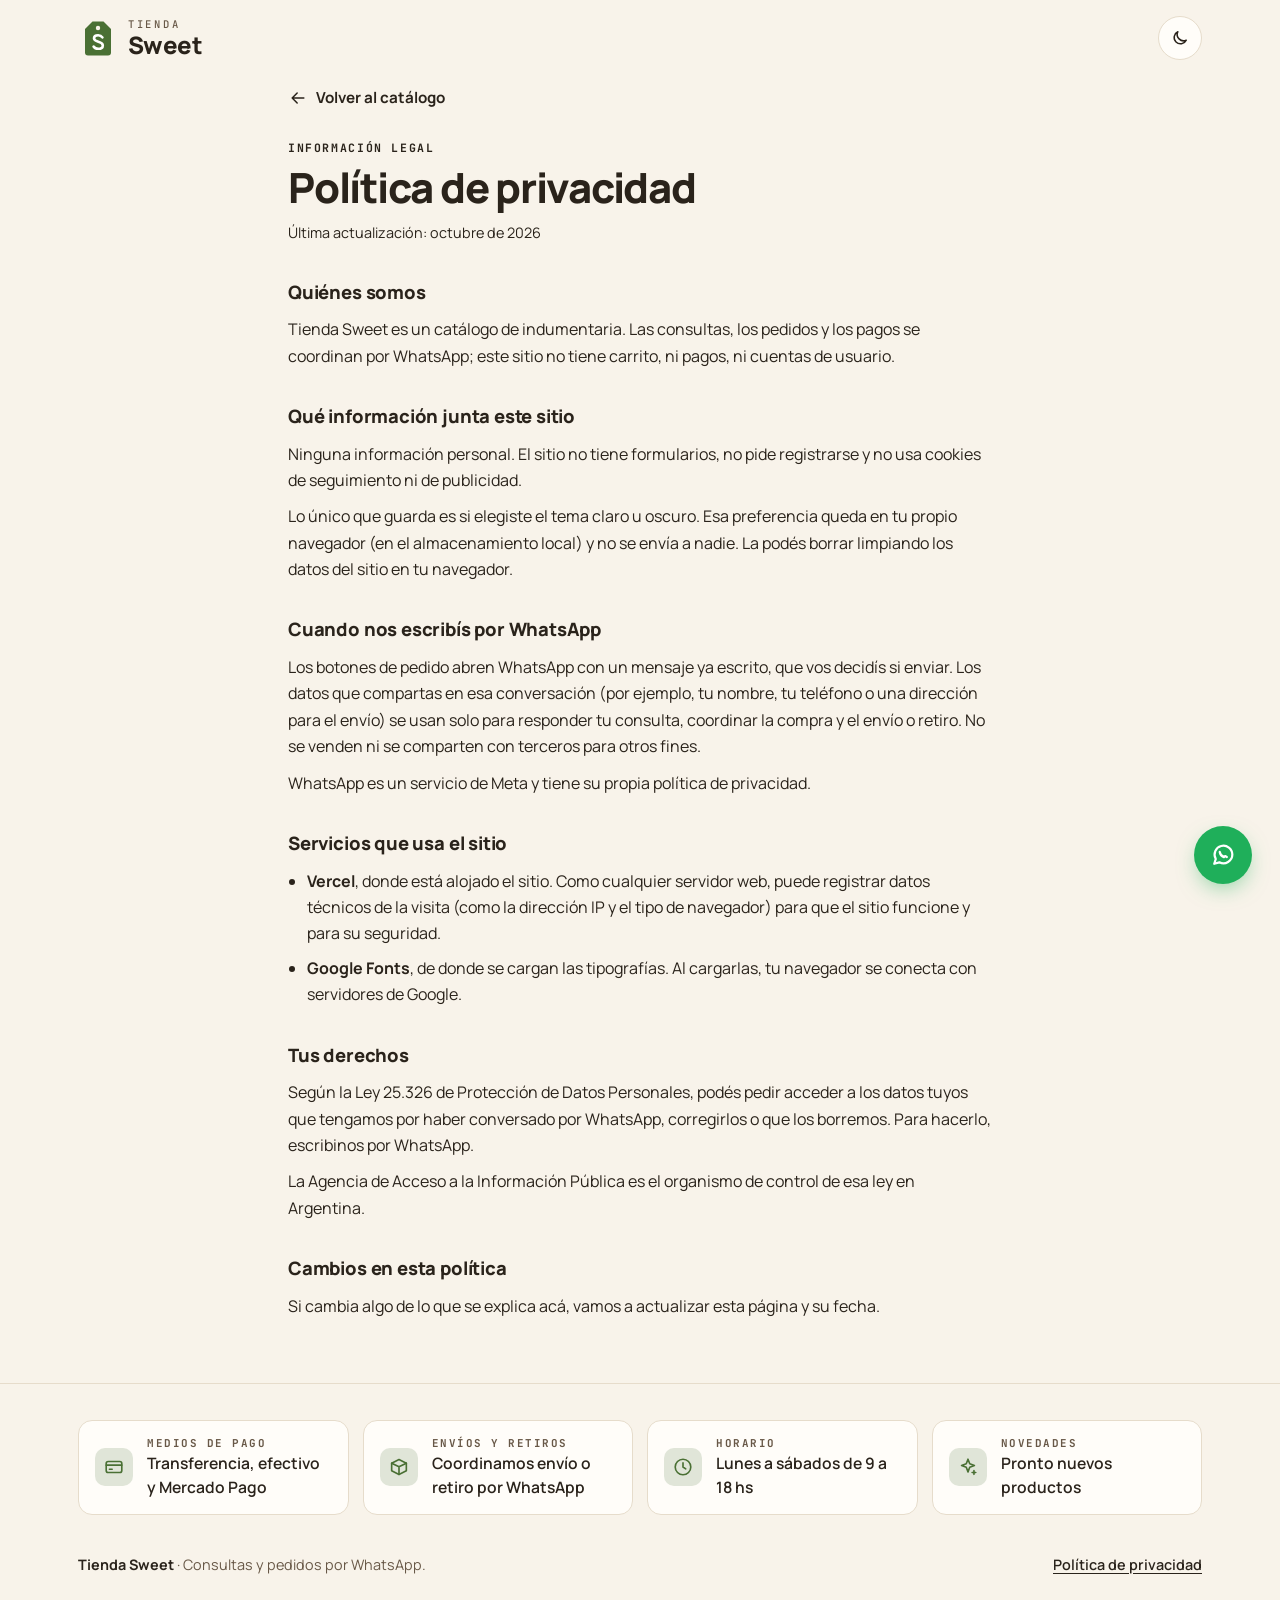
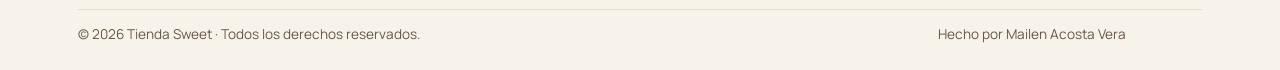
==== commit 010ab1a1: "Beige más claro" ====
--- a/politica-de-privacidad.html
+++ b/politica-de-privacidad.html
@@ -15,7 +15,7 @@
   <meta property="og:description" content="Catálogo con precios. Elegí lo que te guste y pedilo por WhatsApp.">
   <!-- <meta property="og:image" content="https://TU-DOMINIO/assets/og-tienda-sweet.jpg"> -->
 
-  <meta name="theme-color" content="#F1E8DA">
+  <meta name="theme-color" content="#F8F3EA">
   <link rel="icon" href="assets/favicon.svg" type="image/svg+xml">
 
   <script>
--- a/css/styles.css
+++ b/css/styles.css
@@ -6,12 +6,12 @@
 :root,
 :root[data-theme="light"] {
   color-scheme: light;
-  --bg: #F1E8DA;
-  --surface: #FBF7F0;
-  --surface-2: #E6DAC6;
+  --bg: #F8F3EA;
+  --surface: #FFFDF9;
+  --surface-2: #EFE7DA;
   --ink: #2A231B;
-  --ink-2: #685847;          /* texto secundario: 5.6:1 sobre --bg */
-  --line: #DCCDB6;
+  --ink-2: #685847;          /* texto secundario: 6.0:1 sobre --bg */
+  --line: #E6DCCB;
   --accent: #4A7034;         /* pistacho */
   --on-accent: #FFFFFF;
   --coral: #B04A2B;          /* botón principal: 5.4:1 con blanco */
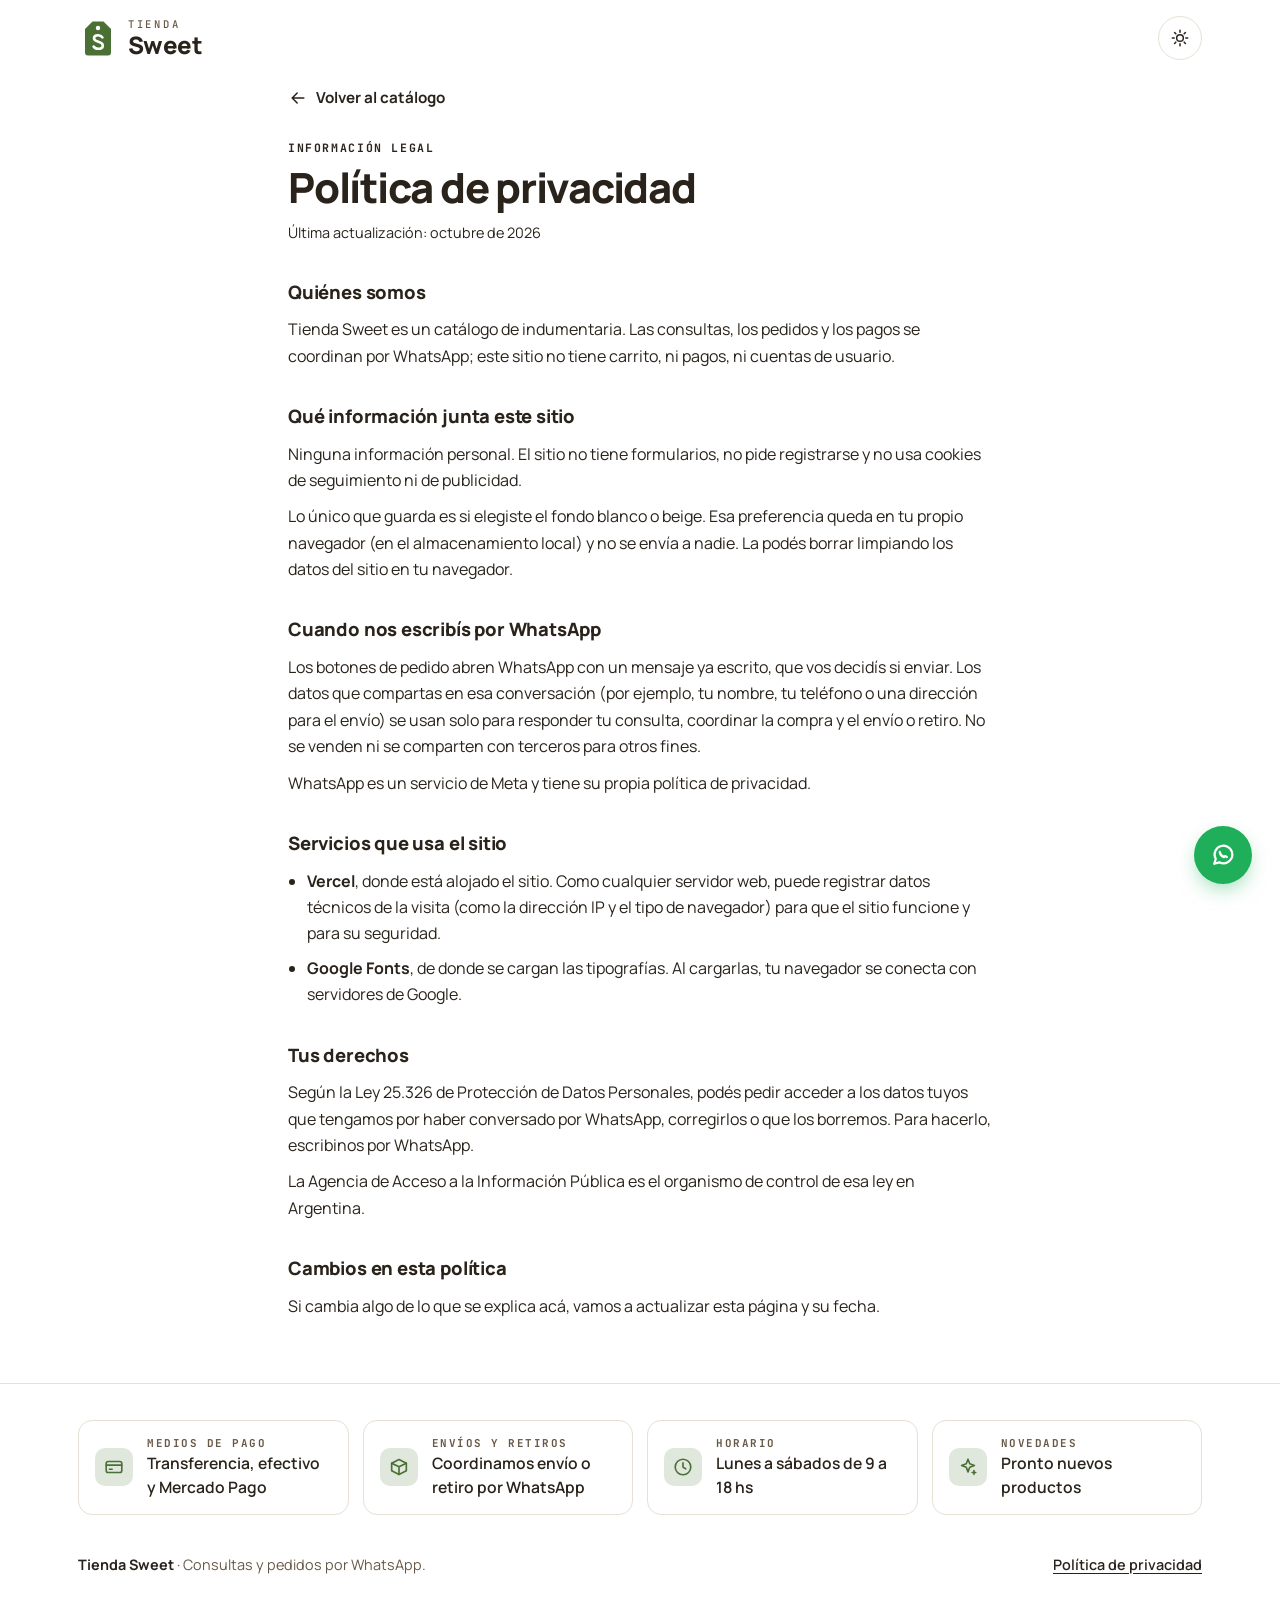
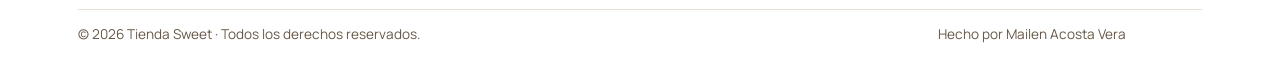
==== commit 7ef00982: "Fondo blanco por defecto; el botón del sol lo pasa a beige - se saca el tema oscuro - arreglo: en el" ====
--- a/politica-de-privacidad.html
+++ b/politica-de-privacidad.html
@@ -15,14 +15,14 @@
   <meta property="og:description" content="Catálogo con precios. Elegí lo que te guste y pedilo por WhatsApp.">
   <!-- <meta property="og:image" content="https://TU-DOMINIO/assets/og-tienda-sweet.jpg"> -->
 
-  <meta name="theme-color" content="#F8F3EA">
+  <meta name="theme-color" content="#FFFFFF">
   <link rel="icon" href="assets/favicon.svg" type="image/svg+xml">
 
   <script>
     (function () {
       var t = null;
       try { t = localStorage.getItem("tiendasweet-tema"); } catch (e) {}
-      if (t !== "light" && t !== "dark") t = window.matchMedia("(prefers-color-scheme: dark)").matches ? "dark" : "light";
+      if (t !== "beige") t = "blanco";
       document.documentElement.dataset.theme = t;
     })();
   </script>
@@ -51,8 +51,7 @@
           <span class="brand-name">Sweet</span>
         </span>
       </a>
-      <button type="button" class="icon-btn" data-theme-toggle aria-label="Cambiar tema">
-        <svg class="icon icono-luna" viewBox="0 0 24 24" aria-hidden="true" focusable="false"><path d="M19.5 14.6A7.6 7.6 0 0 1 9.4 4.5a7.6 7.6 0 1 0 10.1 10.1z"/></svg>
+      <button type="button" class="icon-btn" data-theme-toggle aria-pressed="false" aria-label="Fondo beige">
         <svg class="icon icono-sol" viewBox="0 0 24 24" aria-hidden="true" focusable="false"><circle cx="12" cy="12" r="4"/><path d="M12 2.8v2.2M12 19v2.2M2.8 12H5M19 12h2.2M5.5 5.5l1.5 1.5M17 17l1.5 1.5M5.5 18.5L7 17M17 7l1.5-1.5"/></svg>
       </button>
     </div>
@@ -76,7 +75,7 @@
     <section>
       <h2>Qué información junta este sitio</h2>
       <p>Ninguna información personal. El sitio no tiene formularios, no pide registrarse y no usa cookies de seguimiento ni de publicidad.</p>
-      <p>Lo único que guarda es si elegiste el tema claro u oscuro. Esa preferencia queda en tu propio navegador (en el almacenamiento local) y no se envía a nadie. La podés borrar limpiando los datos del sitio en tu navegador.</p>
+      <p>Lo único que guarda es si elegiste el fondo blanco o beige. Esa preferencia queda en tu propio navegador (en el almacenamiento local) y no se envía a nadie. La podés borrar limpiando los datos del sitio en tu navegador.</p>
     </section>
 
     <section>
--- a/css/styles.css
+++ b/css/styles.css
@@ -1,17 +1,18 @@
 /* =====================================================================
    Tienda Sweet — estilos compartidos (index.html y producto.html)
-   Paleta beige con acentos pistacho y coral. Todo el color vive en variables de :root.
+   Fondo blanco (o beige con el botón del sol), acentos pistacho y coral.
+   Todo el color vive en variables de :root.
    ===================================================================== */
 
 :root,
-:root[data-theme="light"] {
+:root[data-theme="blanco"] {
   color-scheme: light;
-  --bg: #F8F3EA;
-  --surface: #FFFDF9;
-  --surface-2: #EFE7DA;
+  --bg: #FFFFFF;
+  --surface: #FFFFFF;
+  --surface-2: #F4F0EA;
   --ink: #2A231B;
-  --ink-2: #685847;          /* texto secundario: 6.0:1 sobre --bg */
-  --line: #E6DCCB;
+  --ink-2: #685847;          /* texto secundario: 7.0:1 sobre --bg */
+  --line: #E7E0D5;
   --accent: #4A7034;         /* pistacho */
   --on-accent: #FFFFFF;
   --coral: #B04A2B;          /* botón principal: 5.4:1 con blanco */
@@ -25,24 +26,13 @@
   --mix-marca: 62%;
 }
 
-:root[data-theme="dark"] {
-  color-scheme: dark;
-  --bg: #1B1713;
-  --surface: #242019;
-  --surface-2: #2E2820;
-  --ink: #F1E9DC;
-  --ink-2: #BFB09C;          /* 8.4:1 sobre --bg */
-  --line: #3A3329;
-  --accent: #A9C98E;
-  --on-accent: #18220F;
-  --coral: #F08A6C;
-  --coral-hover: #F6A089;
-  --on-coral: #1E0E08;
-  --focus: #F08A6C;
-  --shadow: 0 1px 2px rgb(0 0 0 / .3), 0 12px 30px -16px rgb(0 0 0 / .6);
-  --mix-suave: 24%;
-  --mix-fuerte: 38%;
-  --mix-marca: 78%;
+/* Variante beige: se activa con el botón del sol (arriba a la derecha). */
+:root[data-theme="beige"] {
+  --bg: #F8F3EA;
+  --surface: #FFFDF9;
+  --surface-2: #EFE7DA;
+  --ink-2: #685847;          /* 6.0:1 sobre --bg */
+  --line: #E6DCCB;
 }
 
 :root {
@@ -217,8 +207,11 @@
 .icon-btn:hover { border-color: var(--ink-2); }
 .icon-btn .icon { animation: girar .4s var(--ease); }
 
-:root[data-theme="dark"] .icono-luna,
-:root:not([data-theme="dark"]) .icono-sol { display: none; }
+/* Con fondo beige, el botón del sol queda "prendido". */
+.icon-btn[aria-pressed="true"] {
+  background: var(--surface-2);
+  border-color: var(--ink-2);
+}
 
 @keyframes girar {
   from { transform: rotate(-60deg) scale(.6); opacity: 0; }
@@ -558,6 +551,7 @@
 
 .media {
   position: relative;
+  border: 1px solid var(--line);
   aspect-ratio: 3 / 4;
   overflow: hidden;
   border-radius: var(--radius);
@@ -849,8 +843,9 @@
   /* minmax(0, …): muchas miniaturas no deben ensanchar la página */
   grid-template-columns: minmax(0, 1fr);
   gap: 22px;
-  /* solo opacidad: un transform acá rompería la barra fija de botones */
-  animation: fundido .5s var(--ease) both;
+  /* solo opacidad y sin quedar aplicada al terminar: si no, la barra fija de
+     botones queda debajo de las tarjetas de "También te puede gustar" */
+  animation: fundido .5s var(--ease) backwards;
 }
 
 @keyframes fundido {
